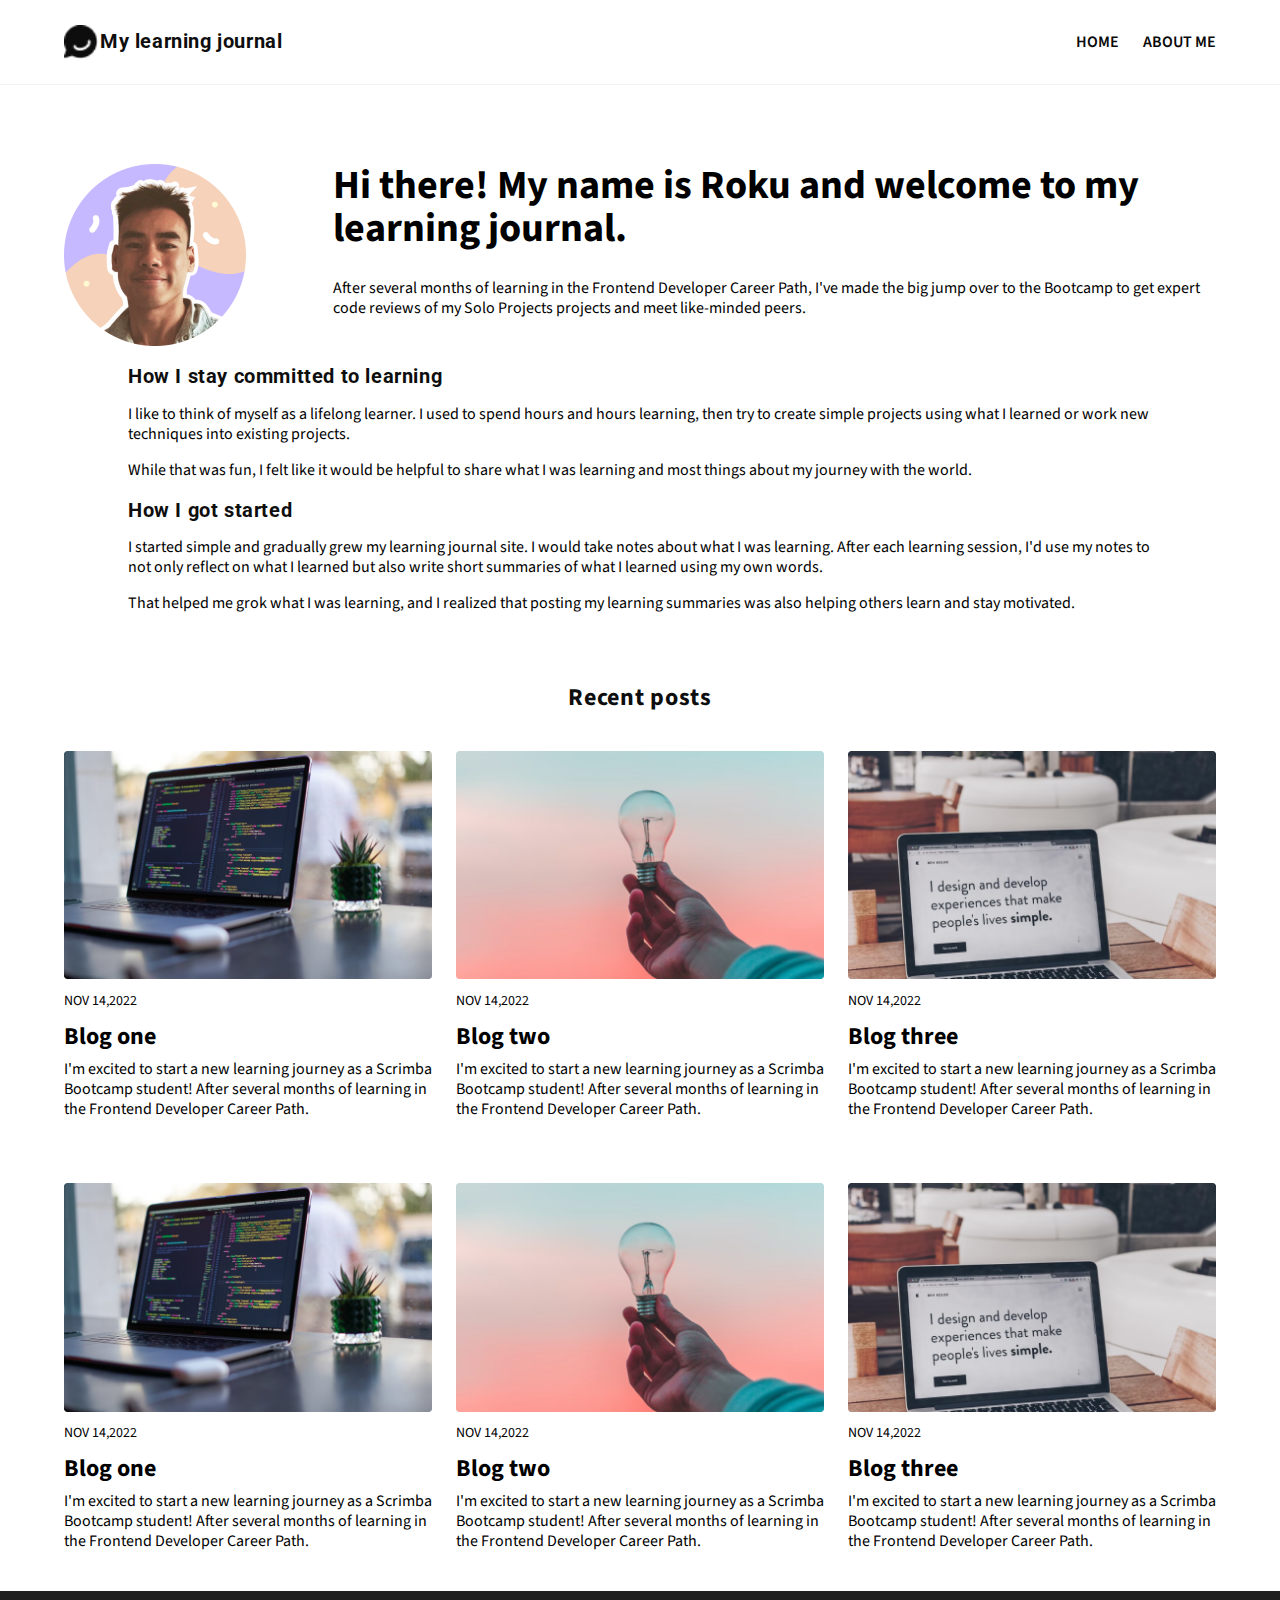
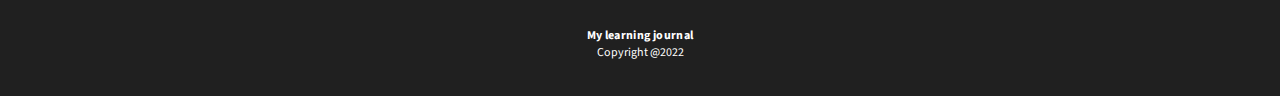
==== about_me.html @ aac7cbd4 "complete about-me and wrap up this project" ====
<!DOCTYPE html>
<html lang="en">
<head>
    <meta charset="UTF-8">
    <meta http-equiv="X-UA-Compatible" content="IE=edge">
    <meta name="viewport" content="width=device-width, initial-scale=1.0">
    <title>My learning journal/about_me</title>
    <!-- Google font sans pro -->
    <link rel="preconnect" href="https://fonts.googleapis.com">
    <link rel="preconnect" href="https://fonts.gstatic.com" crossorigin>
    <link href="https://fonts.googleapis.com/css2?family=Roboto:wght@700&family=Source+Sans+Pro:wght@400;600;700&display=swap" rel="stylesheet">    
    <link rel="stylesheet" href="./style.css">
</head>
<body>
    
    <nav>
        <div class="container">
            <img class="logo" src="./images/logo.png" alt="logo">
            <h3 class="nav-header">My learning journal</h3>
            <ul class="ul-links">
                <li><a href="./index.html">Home</a></li>
                <li><a href="#">About me</a></li>                       
            </ul>
        </div>
    </nav>

    <!-- <header>
        <div class="container">
            <p class="date-header">NOV 14,2022</p>
            <h1>My new journey as a bootcamp student.</h1>
            <p>After several months of learning in the Frontend Developer Career Path, 
            I've made the big jump over to the Bootcamp to get expert code reviews 
            of my Solo Projects projects and meet like-minded peers.</p>
        </div>
    </header> -->

    <div class="container grid-about-container">
        <div class="grid-about-img grid-about-full">
        </div>
        <h1 class="grid-about-h1">Hi there! My name is Roku and welcome to my learning journal.</h1>
        <p class="grid-about-body">After several months of learning in the Frontend Developer Career Path, 
        I've made the big jump over to the Bootcamp to get expert code reviews 
        of my Solo Projects projects and meet like-minded peers.</p>
        <h3 class="grid-about-mid">How I stay committed to learning</h3>
        <p class="grid-about-mid">I like to think of myself as a lifelong learner. I used to spend hours 
            and hours learning, then try to create simple projects 
            using what I learned or work new techniques into existing projects.</p>
        <p class="grid-about-mid">
            While that was fun, I felt like it would be helpful to share what I was learning and most things about my journey with the world.
        </p>
        <h3 class="grid-about-mid">How I got started</h3>
        <p class="grid-about-mid">
            I started simple and gradually grew my learning journal site. I would take notes about what I was learning. After each learning session, I'd use my notes to not only reflect on what I learned but also write short summaries of what I learned using my own words.
        </p>
        <p class="grid-about-mid">
            That helped me grok what I was learning, and I realized that posting my learning summaries was also helping others learn and stay motivated.
        </p>
    </div>
    
    
    <main>
        <h3 class="grid-recent">Recent posts</h3>
        <div class="container">

            <div class="card">
                <img src="./images/article-image-01.png" alt="image1">
                <p class="date-main">NOV 14,2022</p>
                <h2>Blog one</h2>
                <p>I'm excited to start a new learning journey as a Scrimba Bootcamp student! After several months of learning in the Frontend Developer Career Path.</p>
            </div>
            <div class="card">
                <img src="./images/article-image-02.png" alt="image2">
                <p class="date-main">NOV 14,2022</p>
                <h2>Blog two</h2>
                <p>I'm excited to start a new learning journey as a Scrimba Bootcamp student! After several months of learning in the Frontend Developer Career Path.</p>
            </div>
            <div class="card">
                <img src="./images/article-image-03.png" alt="image3">
                <p class="date-main">NOV 14,2022</p>
                <h2>Blog three</h2>
                <p>I'm excited to start a new learning journey as a Scrimba Bootcamp student! After several months of learning in the Frontend Developer Career Path.</p>
            </div>
            <div class="card">
                <img src="./images/article-image-01.png" alt="image1">
                <p class="date-main">NOV 14,2022</p>
                <h2>Blog one</h2>
                <p>I'm excited to start a new learning journey as a Scrimba Bootcamp student! After several months of learning in the Frontend Developer Career Path.</p>
            </div>
            <div class="card">
                <img src="./images/article-image-02.png" alt="image2">
                <p class="date-main">NOV 14,2022</p>
                <h2>Blog two</h2>
                <p>I'm excited to start a new learning journey as a Scrimba Bootcamp student! After several months of learning in the Frontend Developer Career Path.</p>
            </div>
            <div class="card">
                <img src="./images/article-image-03.png" alt="image3">
                <p class="date-main">NOV 14,2022</p>
                <h2>Blog three</h2>
                <p>I'm excited to start a new learning journey as a Scrimba Bootcamp student! After several months of learning in the Frontend Developer Career Path.</p>
            </div>
    
        </div>
    </main>

    <footer>
        <div class="container">
            <h4 class="footer-header">My learning journal</h4>
            <p class="copyright">Copyright @2022</p>
        </div>
    </footer>

</body>
</html>
---- style.css ----
*{
    box-sizing: border-box;
}

body{
    margin: 0;
    font-family: 'Source Sans Pro', sans-serif;
    font-size: 1rem;
    line-height: 1.25;
    min-width: 330px;
}

/*********
 Typography
**********/

h3{
    font-family: 'Roboto', sans-serif;
    font-weight: 700;
    font-size: 0.875rem;
    /* 15px */
    line-height: 1.082;
    letter-spacing: 0.03em;
    color: #0E0E0E;
    margin: 0;
}

a{
    font-size: 0.75rem;
    color: #090909;
    font-weight: 600;
}

.date-header{
    font-size: 0.75rem;
    margin: 0;
    font-weight: 400;
    /* color: grey; */
    color:rgb(227 219 219);
}

h1{
    font-size: 2rem;
    line-height: 1.08;
    font-weight: 700;
    margin: 0;
}

.date-main{
    font-size: 0.875rem;
    line-height: 1.285;
    font-weight: 400;
}

h2{
    font-size: 1.5rem;
    line-height: 1.082;
    font-weight: 700;
}

button{
    box-sizing: border-box;
    font-weight: 700;
    font-size: 1rem;
    line-height: inherit;
    color: #000000;
    padding: 0;
}

h4{
    font-size: 0.75rem;
    font-weight: 700;
    line-height: 1.082;
}

.copyright{
    font-size: 0.75rem;
    font-weight: 400;
}

img{
    width: 100%;
    object-fit: cover;
}

/*********
Layout
**********/

.container{
    /* background-color: magenta; */
    width: 90%;
    margin: 0 auto;
}

/* nav{
    position: fixed;
    top: 0;
    left: 0;
} */
nav{
    box-shadow:0px 0px 1px rgb(185, 183, 183);
}

nav .container{
    display: flex;
    align-items: center;
    /* min-height: 7vh; */
    padding: 0.25em 0;
}
.logo{
    width: 24px;
}

.nav-header{
    margin-left: 0.1em;
}

.ul-links{
    margin-left: auto;
    list-style-type: none;
    display: flex;
    padding: 0;
    text-transform: uppercase;
}

.ul-links li{
    margin-left: 1.5em;
}

.ul-links a{
    text-decoration: none;
}


header{
    background: #0000004F url(./images/article-image-hero.png);
    background-size: cover;
    background-position: top;
    color: #FFFFFF;
    /* min-width: 330px;
    min-height: 330px; */
    /* padding-bottom: 1.5em; */
    /* padding-top: 8em; */
}

header .container{
    /* min-width: 330px; */
    min-height: 250px;
    height: 70vw;
    max-height: 488px;
    display: flex;
    flex-direction: column;
    justify-content: end;
    cursor: pointer;
    padding-bottom: 1.5em;

    /* min-height: 35vh; */
    /* margin-right: auto;
    margin-left: 0; */
    /* padding-left: 2em; */
}

header p{
    margin: 0;
    color:rgb(227 219 219);
    max-width: 614px;

}

header .container > *{
    margin-top: 0.5rem;
}

/****************** 
Designing article page 
*******************/
.grid-container{
    color: #151515;
    margin-top: 2em;
}

.grid-color{
    color: #151515;
}

.grid-h1{
    margin: 0.5em 0;
}

.grid-img{

    /* padding: 6em 0; */
    /* min-height: 190px; */
    height: 45vw;
    max-height: 488px;
    background: url(./images/article-image-hero.png);
    background-size: cover;
    background-position: top;
    margin: 2.2em 0;
    /* transform: matrix(-1, 0, 0, 1, 0, 0); */
}

.grid-recent{
    font-family: 'Source Sans Pro', sans-serif;
    text-align: center;
    margin: 1.5em 0;
    margin-top: 3em;
}

/****************** 
Designing about me page 
*******************/
.grid-about-container{
    margin-top: 1.5em;
    display: grid;
    grid-template-columns: 1fr;
    /* gap: 1em; */
}

.grid-about-container > p{
    margin-bottom: 0;
}

.grid-about-h1,
.grid-about-container > h3{
    /* margin: 1em 0; */
    margin-top:1em;
}
.grid-about-img{
    background: url(./images/profile_pic.png);
    background-size: cover;
    width: 182px;
    height: 182px;
}





/* Card */
/* main{
    margin-top: 3em;
} */

.card:not(.card:first-child){
    margin-top: 2.5em;
}

.card > *:not(img){
    /* margin-top: 0.5rem; */
    margin-bottom: 0;
}

.card h2{
    margin-top: 0.375em;
}

.card p{
    margin-top: 0.5625em;
}

.card img{
    border-radius: 3px;
}

.btn-view{
   
    margin-top: 1.5em;
    border: none;
    cursor: pointer;
    background-color: #FFFFFF;
    text-decoration-line: underline;
}

footer{
    margin-top: 2.5em;
    background: #202020;
    color: #FFFFFF;
}

footer .container{
    text-align: center;
    /* min-height: 15vh; */
    padding: 2.25em 0;
}

.footer-header,.copyright{
    margin: 0;
    margin-top: 0.2em;
}

.footer-header{
    letter-spacing: 0.03em;
}

main{
    margin-top: 2.5em;
}

main .container{
    display: grid;
    grid-template-columns: 1fr;
}

@media (min-width:768px) {

/*********
 Typography
**********/
    h3{
        font-size: 1.25rem;
    }

    a{
        font-size: 1rem;
    }

    .date-header{
        font-size: 1rem;
    }

    h1{
        font-size: 2.5rem;
    }
/*********
 Layout
**********/
    
    .card h2{
        margin-top: 0.5833em;
    }

    main .container{
        grid-template-columns: 1fr 1fr 1fr;
        gap: 1.5em;
    }
    main{
        margin-top: 0em;
    }

    .btn-view{
        grid-column: 2;
        font-size: 0.875rem;
        line-height: 1.285;
    }

    /* header{
        padding-bottom: 3.75em;
        padding-top: 17.5em;
    } */
    header .container{
        padding-bottom: 3.75em;
    }

    nav .container{
        padding: 1em 0;
    }

    .logo{
        width: 34px;
    }

    .card:first-child{
        margin-top: 2.5em;
    }
    .grid-recent{
        font-size: 1.5rem;
        margin-bottom: 0;
    }


    .grid-container{
        display: grid;
        grid-template-columns: 4em 1fr 4em;
    }

    .grid-mid{
        grid-column: 2;
    }

    .grid-full{
        grid-column: 1/-1;
    }

/****************** 
Designing about me page 
*******************/

    .grid-about-container{
        margin-top: 5em;
        /* display: grid; */
        grid-template-columns: 4em 1fr 4fr 4em;
        /* gap: 1em; */
    }

    .grid-about-img{
        grid-column: 1/3;
        grid-row:1/3;

    }
    .grid-about-h1{
        margin-top: 0;
        grid-row: 1;
        grid-column: 3/-1;

    }
    .grid-about-body{
        grid-row: 2;
        grid-column: 3/-1;
        margin-top: 0;
    }

    .grid-about-mid{
        grid-column: 2/-2;
    }
    

}
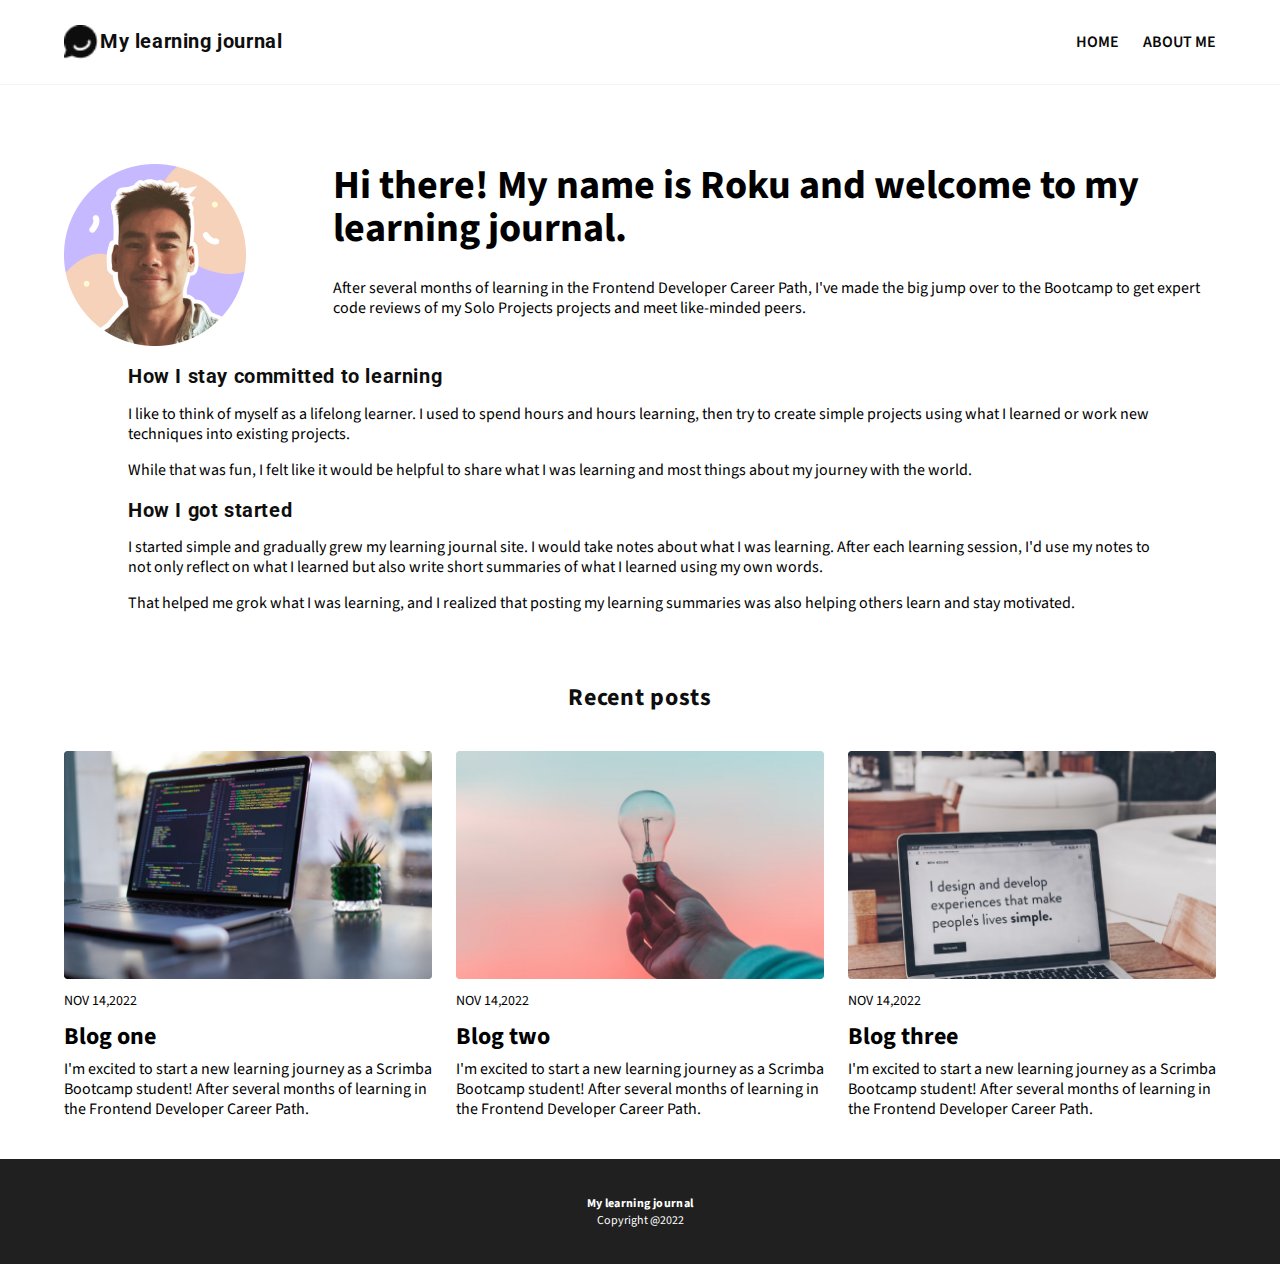
==== commit 4ed34cbd: "implement viewmore btn fxn" ====
--- a/about_me.html
+++ b/about_me.html
@@ -80,24 +80,6 @@
                 <h2>Blog three</h2>
                 <p>I'm excited to start a new learning journey as a Scrimba Bootcamp student! After several months of learning in the Frontend Developer Career Path.</p>
             </div>
-            <div class="card">
-                <img src="./images/article-image-01.png" alt="image1">
-                <p class="date-main">NOV 14,2022</p>
-                <h2>Blog one</h2>
-                <p>I'm excited to start a new learning journey as a Scrimba Bootcamp student! After several months of learning in the Frontend Developer Career Path.</p>
-            </div>
-            <div class="card">
-                <img src="./images/article-image-02.png" alt="image2">
-                <p class="date-main">NOV 14,2022</p>
-                <h2>Blog two</h2>
-                <p>I'm excited to start a new learning journey as a Scrimba Bootcamp student! After several months of learning in the Frontend Developer Career Path.</p>
-            </div>
-            <div class="card">
-                <img src="./images/article-image-03.png" alt="image3">
-                <p class="date-main">NOV 14,2022</p>
-                <h2>Blog three</h2>
-                <p>I'm excited to start a new learning journey as a Scrimba Bootcamp student! After several months of learning in the Frontend Developer Career Path.</p>
-            </div>
     
         </div>
     </main>
--- a/style.css
+++ b/style.css
@@ -266,11 +266,13 @@
 
 .btn-view{
    
-    margin-top: 1.5em;
     border: none;
     cursor: pointer;
     background-color: #FFFFFF;
     text-decoration-line: underline;
+    margin: 0 auto;
+    margin-top: 1.5em;
+    display: block;
 }
 
 footer{
@@ -340,9 +342,10 @@
     }
 
     .btn-view{
-        grid-column: 2;
+        /* grid-column: 2; */
         font-size: 0.875rem;
         line-height: 1.285;
+        /* margin: 0 auto; */
     }
 
     /* header{
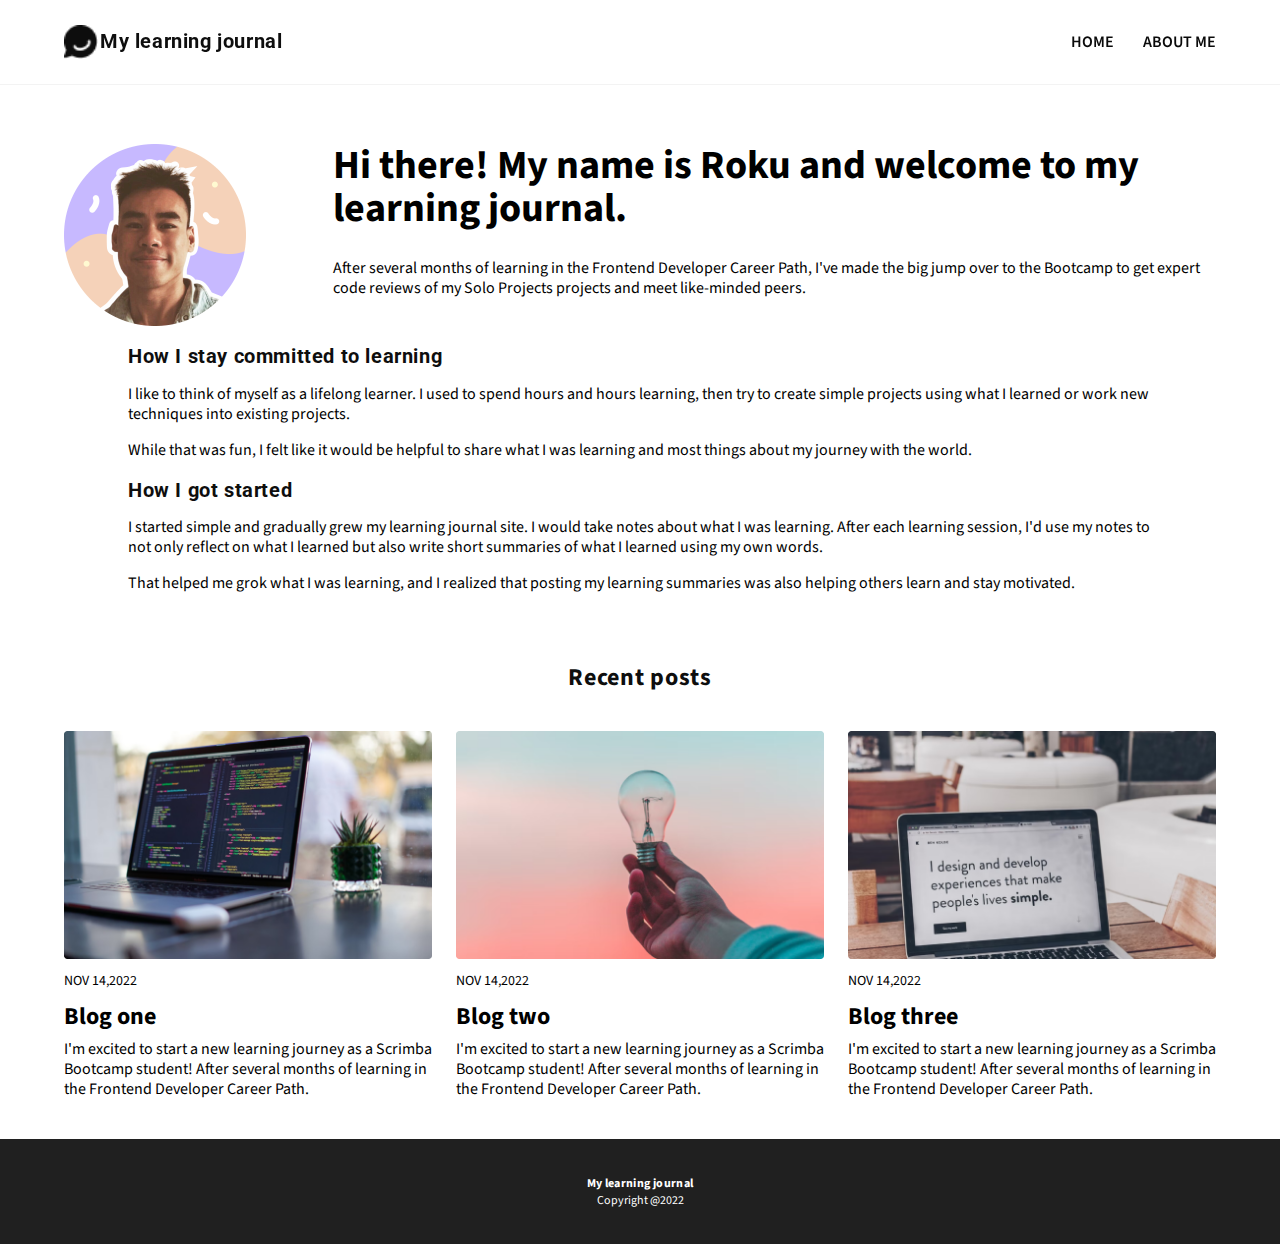
==== commit 8af9dedf: "add hamburger icon on smaller screens" ====
--- a/about_me.html
+++ b/about_me.html
@@ -17,10 +17,12 @@
         <div class="container">
             <img class="logo" src="./images/logo.png" alt="logo">
             <h3 class="nav-header">My learning journal</h3>
-            <ul class="ul-links">
+            <ul id="ul-links" class="ul-links">
                 <li><a href="./index.html">Home</a></li>
                 <li><a href="#">About me</a></li>                       
             </ul>
+            <img id="ham" class="ham" src="./images/ham-icon.png" alt="">
+
         </div>
     </nav>
 
@@ -92,4 +94,6 @@
     </footer>
 
 </body>
+<script src="./about_me.js"></script>
+
 </html>--- a/style.css
+++ b/style.css
@@ -93,23 +93,32 @@
     margin: 0 auto;
 }
 
-/* nav{
+nav{
     position: fixed;
     top: 0;
     left: 0;
-} */
+    background-color: #FFFFFF;
+    width: 100%;
+    /* min-height: 60px; */
+}
+
 nav{
     box-shadow:0px 0px 1px rgb(185, 183, 183);
 }
 
 nav .container{
+    min-height: 60px;
     display: flex;
     align-items: center;
     /* min-height: 7vh; */
     padding: 0.25em 0;
 }
-.logo{
+.logo,.ham{
     width: 24px;
+}
+.ham{
+    margin-left: auto;
+    cursor: pointer;
 }
 
 .nav-header{
@@ -117,15 +126,30 @@
 }
 
 .ul-links{
-    margin-left: auto;
+    background-color: #FFFFFF;
+    position: fixed;
+    top:60px;
+    right: 0px;
+    /* margin-left: auto; */
     list-style-type: none;
     display: flex;
+    flex-direction: column;
     padding: 0;
     text-transform: uppercase;
+    margin: 0;
+    justify-content: center;
+    gap: 5px;
+    box-shadow:0px 0px 1px rgb(185, 183, 183);
+    display: none;
+}
+
+.displayMenu{
+    display: block;
 }
 
 .ul-links li{
-    margin-left: 1.5em;
+    /* margin-left: 1.5em; */
+    padding: 0 1em;
 }
 
 .ul-links a{
@@ -142,6 +166,7 @@
     min-height: 330px; */
     /* padding-bottom: 1.5em; */
     /* padding-top: 8em; */
+    margin-top: 3.75em;
 }
 
 header .container{
@@ -177,7 +202,7 @@
 *******************/
 .grid-container{
     color: #151515;
-    margin-top: 2em;
+    margin-top: 5em;
 }
 
 .grid-color{
@@ -212,7 +237,7 @@
 Designing about me page 
 *******************/
 .grid-about-container{
-    margin-top: 1.5em;
+    margin-top: 5em;
     display: grid;
     grid-template-columns: 1fr;
     /* gap: 1em; */
@@ -348,17 +373,35 @@
         /* margin: 0 auto; */
     }
 
-    /* header{
-        padding-bottom: 3.75em;
-        padding-top: 17.5em;
-    } */
+    header{
+        margin-top: 5.25em;
+    }
     header .container{
         padding-bottom: 3.75em;
     }
 
+
     nav .container{
-        padding: 1em 0;
-    }
+        padding: 1.55em 0;
+    }
+
+    .ul-links{
+        position: static;
+        /* top:60px;
+        right: 0px; */
+        margin-left: auto;
+        display: flex;
+        flex-direction: row;
+        box-shadow: none;
+    }
+    .ul-links li{
+        margin-left: 1.5em;
+        padding: 0;
+    }
+    .ham{
+        display: none;
+    }
+
 
     .logo{
         width: 34px;
@@ -374,6 +417,7 @@
 
 
     .grid-container{
+        margin-top: 9em;
         display: grid;
         grid-template-columns: 4em 1fr 4em;
     }
@@ -391,7 +435,7 @@
 *******************/
 
     .grid-about-container{
-        margin-top: 5em;
+        margin-top: 9em;
         /* display: grid; */
         grid-template-columns: 4em 1fr 4fr 4em;
         /* gap: 1em; */
